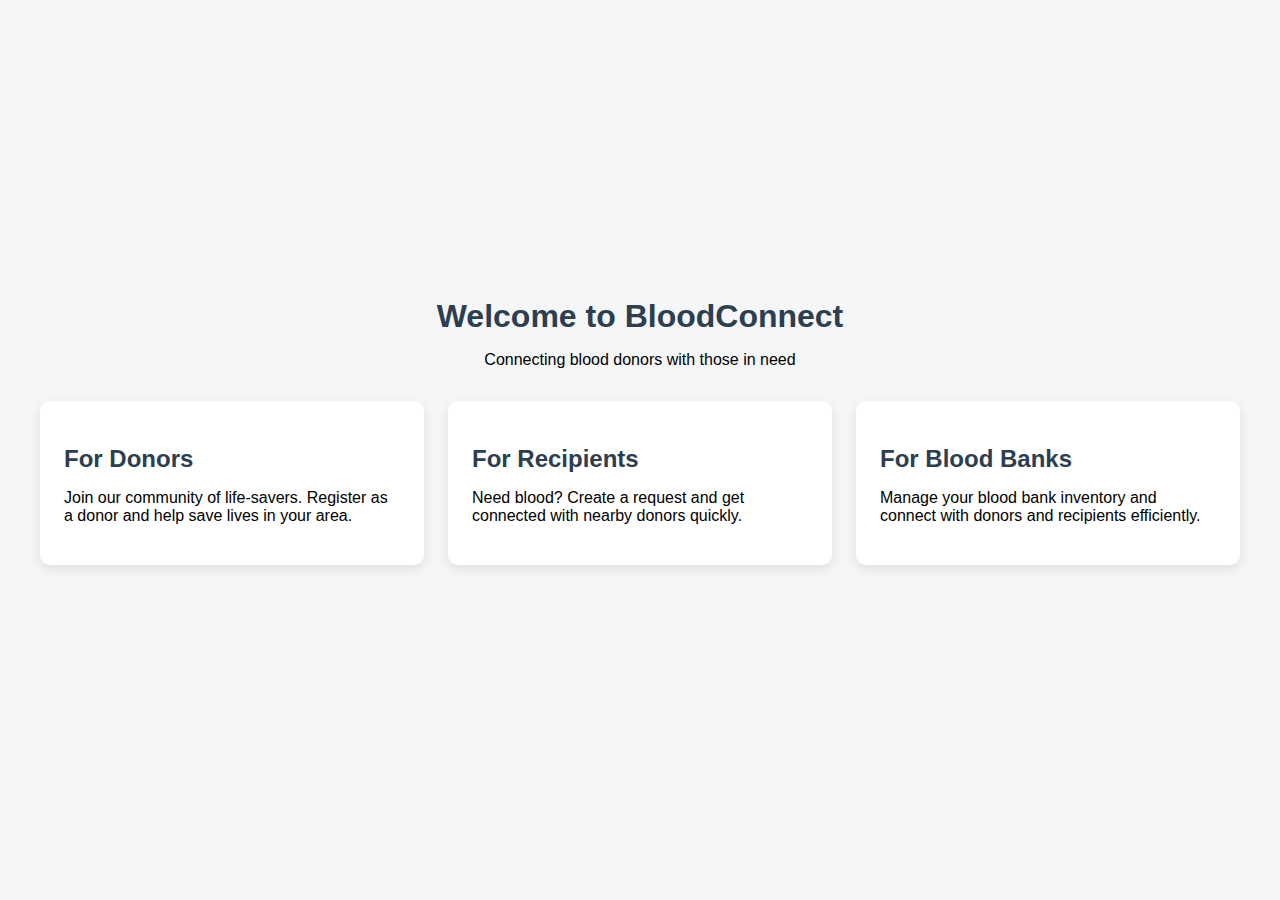
==== templates/index.html @ fb82d779 "first commit" ====
<!DOCTYPE html>
<html lang="en">
<head>
    <meta charset="UTF-8">
    <meta name="viewport" content="width=device-width, initial-scale=1.0">
    <title>BloodConnect - Login</title>
    <style>
        /* Global styles */
        body {
            font-family: Arial, sans-serif;
            margin: 0;
            padding: 0;
            background: #f4f6f8;
        }

        /* Container styles */
        .main-container {
            min-height: 90vh;
            padding: 1rem;
        }

        /* Role selection grid */
        .role-selection {
            display: flex;
            justify-content: center;
            align-items: center;
            min-height: 90vh;
        }

        .dashboard-header {
            text-align: center;
            margin-bottom: 2rem;
        }

        .dashboard-title {
            font-size: 2rem;
            color: #2c3e50;
            margin-bottom: 0.5rem;
        }

        .grid {
            display: grid;
            grid-template-columns: repeat(auto-fit, minmax(300px, 1fr));
            gap: 1.5rem;
            max-width: 1200px;
            margin: 0 auto;
        }

        .card {
            background: white;
            padding: 1.5rem;
            border-radius: 10px;
            box-shadow: 0 4px 12px rgba(0, 0, 0, 0.1);
            transition: transform 0.3s ease, box-shadow 0.3s ease;
            cursor: pointer;
        }

        .card:hover {
            transform: translateY(-5px);
            box-shadow: 0 6px 16px rgba(0, 0, 0, 0.15);
        }

        .card-title {
            font-size: 1.5rem;
            color: #2c3e50;
            margin-bottom: 1rem;
        }

        /* Login form styles */
        .auth-container {
            display: flex;
            justify-content: center;
            align-items: center;
            min-height: 90vh;
            padding: 1rem;
        }

        .auth-card {
            background: white;
            padding: 2rem;
            border-radius: 10px;
            max-width: 400px;
            width: 100%;
            box-shadow: 0 4px 12px rgba(0, 0, 0, 0.1);
        }

        .auth-title {
            text-align: center;
            margin-bottom: 1.5rem;
            font-size: 1.8rem;
            color: #2c3e50;
        }

        .form-group {
            margin-bottom: 1rem;
        }

        .form-label {
            display: block;
            margin-bottom: 0.5rem;
            font-weight: 600;
            color: #34495e;
        }

        .form-input {
            width: 100%;
            padding: 0.6rem 1rem;
            border: 1px solid #ccc;
            border-radius: 6px;
            font-size: 1rem;
            transition: border 0.3s ease;
        }

        .form-input:focus {
            border-color: #007bff;
            outline: none;
        }

        .btn {
            padding: 0.6rem 1.2rem;
            border: none;
            border-radius: 6px;
            font-size: 1rem;
            cursor: pointer;
            transition: background 0.3s ease;
            text-align: center;
            text-decoration: none;
            display: inline-block;
        }

        .btn-primary {
            background-color: #007bff;
            color: white;
        }

        .btn-primary:hover {
            background-color: #0056b3;
        }

        .btn-secondary {
            background-color: #6c757d;
            color: white;
            margin-right: 0.5rem;
        }

        .btn-secondary:hover {
            background-color: #5a6268;
        }

        .full-width {
            width: 100%;
            margin-top: 1rem;
        }

        .auth-links {
            margin-top: 1.5rem;
            text-align: center;
            display: flex;
            flex-direction: column;
            gap: 0.5rem;
        }

        .auth-links a {
            text-decoration: none;
            color: #007bff;
            font-size: 0.95rem;
            transition: color 0.3s ease;
        }

        .auth-links a:hover {
            color: #0056b3;
        }

        .button-group {
            display: flex;
            margin-top: 1rem;
        }

        /* Hidden by default */
        .hidden {
            display: none;
        }
        
        /* Flash messages */
        .flash-message {
            padding: 10px;
            margin-bottom: 15px;
            border-radius: 5px;
            background-color: #f8d7da;
            color: #721c24;
            border: 1px solid #f5c6cb;
        }
    </style>
</head>
<body>
    <div class="main-container">
        <!-- Role Selection View -->
        <div id="roleSelection" class="role-selection">
            <div>
                <div class="dashboard-header">
                    <h1 class="dashboard-title">Welcome to BloodConnect</h1>
                    <p>Connecting blood donors with those in need</p>
                </div>

                <div class="grid">
                    <div class="card" onclick="showLogin('donor')">
                        <h2 class="card-title">For Donors</h2>
                        <p>Join our community of life-savers. Register as a donor and help save lives in your area.</p>
                    </div>

                    <div class="card" onclick="showLogin('recipient')">
                        <h2 class="card-title">For Recipients</h2>
                        <p>Need blood? Create a request and get connected with nearby donors quickly.</p>
                    </div>

                    <div class="card" onclick="showLogin('admin')">
                        <h2 class="card-title">For Blood Banks</h2>
                        <p>Manage your blood bank inventory and connect with donors and recipients efficiently.</p>
                    </div>
                </div>
            </div>
        </div>

        <!-- Unified Login View -->
        <div id="loginView" class="auth-container hidden">
            <div class="auth-card">
                <h2 id="loginTitle" class="auth-title">Login</h2>
                
                <!-- Flash messages container -->
                <div id="flashMessages"></div>
                
                <form action="/login" method="POST" class="auth-form">
                    <input type="hidden" id="roleInput" name="role" value="">
                    
                    <div class="form-group">
                        <label for="email" class="form-label">Email</label>
                        <input type="email" id="email" name="email" class="form-input" required>
                    </div>

                    <div class="form-group">
                        <label for="password" class="form-label">Password</label>
                        <input type="password" id="password" name="password" class="form-input" required>
                    </div>

                    <button type="submit" class="btn btn-primary full-width">Login</button>
                </form>

                <div class="auth-links">
                    <a href="#" id="registerLink" onclick="showRegister()">New User? Register here</a>
                    <a href="/forgot_password">Forgot Password?</a>
                    <a href="#" onclick="showRoleSelection()">Go back to role selection</a>
                </div>
            </div>
        </div>

        <!-- Registration View -->
        <div id="registerView" class="auth-container hidden">
            <div class="auth-card">
                <h2 id="registerTitle" class="auth-title">Register</h2>
                
                <!-- Flash messages container -->
                <div id="registerFlashMessages"></div>
                
                <form action="/register" method="POST" class="auth-form">
                    <input type="hidden" id="registerRoleInput" name="role" value="">
                    
                    <div class="form-group">
                        <label for="name" class="form-label">Full Name</label>
                        <input type="text" id="name" name="name" class="form-input" required>
                    </div>

                    <div class="form-group">
                        <label for="email" class="form-label">Email</label>
                        <input type="email" id="registerEmail" name="email" class="form-input" required>
                    </div>

                    <div class="form-group">
                        <label for="password" class="form-label">Password</label>
                        <input type="password" id="registerPassword" name="password" class="form-input" required>
                    </div>

                    <div class="form-group">
                        <label for="blood_type" class="form-label">Blood Type</label>
                        <select id="blood_type" name="blood_type" class="form-input" required>
                            <option value="">Select Blood Type</option>
                            <option value="A+">A+</option>
                            <option value="A-">A-</option>
                            <option value="B+">B+</option>
                            <option value="B-">B-</option>
                            <option value="AB+">AB+</option>
                            <option value="AB-">AB-</option>
                            <option value="O+">O+</option>
                            <option value="O-">O-</option>
                        </select>
                    </div>

                    <button type="submit" class="btn btn-primary full-width">Register</button>
                </form>

                <div class="auth-links">
                    <a href="#" id="loginLink" onclick="showLogin()">Already have an account? Login</a>
                    <a href="#" onclick="showRoleSelection()">Go back to role selection</a>
                </div>
            </div>
        </div>
    </div>

    <script>
        // Current user role
        let currentRole = '';

        // Function to show role selection
        function showRoleSelection() {
            document.getElementById('roleSelection').classList.remove('hidden');
            document.getElementById('loginView').classList.add('hidden');
            document.getElementById('registerView').classList.add('hidden');
        }

        // Function to show login for specific role
        function showLogin(role) {
            if (role) {
                currentRole = role;
                document.getElementById('roleInput').value = role;
                
                // Update the login title based on role
                const loginTitle = document.getElementById('loginTitle');
                const roleName = role.charAt(0).toUpperCase() + role.slice(1);
                loginTitle.textContent = roleName + ' Login';
            }
            
            document.getElementById('roleSelection').classList.add('hidden');
            document.getElementById('registerView').classList.add('hidden');
            document.getElementById('loginView').classList.remove('hidden');
        }

        // Function to show registration for specific role
        function showRegister() {
            document.getElementById('registerRoleInput').value = currentRole;
            
            // Update register title
            const registerTitle = document.getElementById('registerTitle');
            const roleName = currentRole.charAt(0).toUpperCase() + currentRole.slice(1);
            registerTitle.textContent = 'Register as ' + roleName;
            
            document.getElementById('roleSelection').classList.add('hidden');
            document.getElementById('loginView').classList.add('hidden');
            document.getElementById('registerView').classList.remove('hidden');
        }
        
        // Function to display flash messages
        function showFlashMessage(message, container) {
            const flashDiv = document.createElement('div');
            flashDiv.className = 'flash-message';
            flashDiv.textContent = message;
            document.getElementById(container).appendChild(flashDiv);
            
            // Auto-remove after 5 seconds
            setTimeout(() => {
                flashDiv.remove();
            }, 5000);
        }

        // Function to check URL parameters for errors
        function checkUrlForErrors() {
            const urlParams = new URLSearchParams(window.location.search);
            if (urlParams.has('error')) {
                showFlashMessage(urlParams.get('error'), 'flashMessages');
            }
            
            // Check for role parameter to pre-select role
            if (urlParams.has('role')) {
                currentRole = urlParams.get('role');
                showLogin(currentRole);
            }
        }

        // Initialize the page
        document.addEventListener('DOMContentLoaded', function() {
            showRoleSelection();
            checkUrlForErrors();
            
            // Check for hash in URL to determine view
            if (window.location.hash === '#login') {
                showLogin(currentRole || 'donor');
            } else if (window.location.hash === '#register') {
                currentRole = currentRole || 'donor';
                showRegister();
            }
        });
    </script>
</body>
</html>
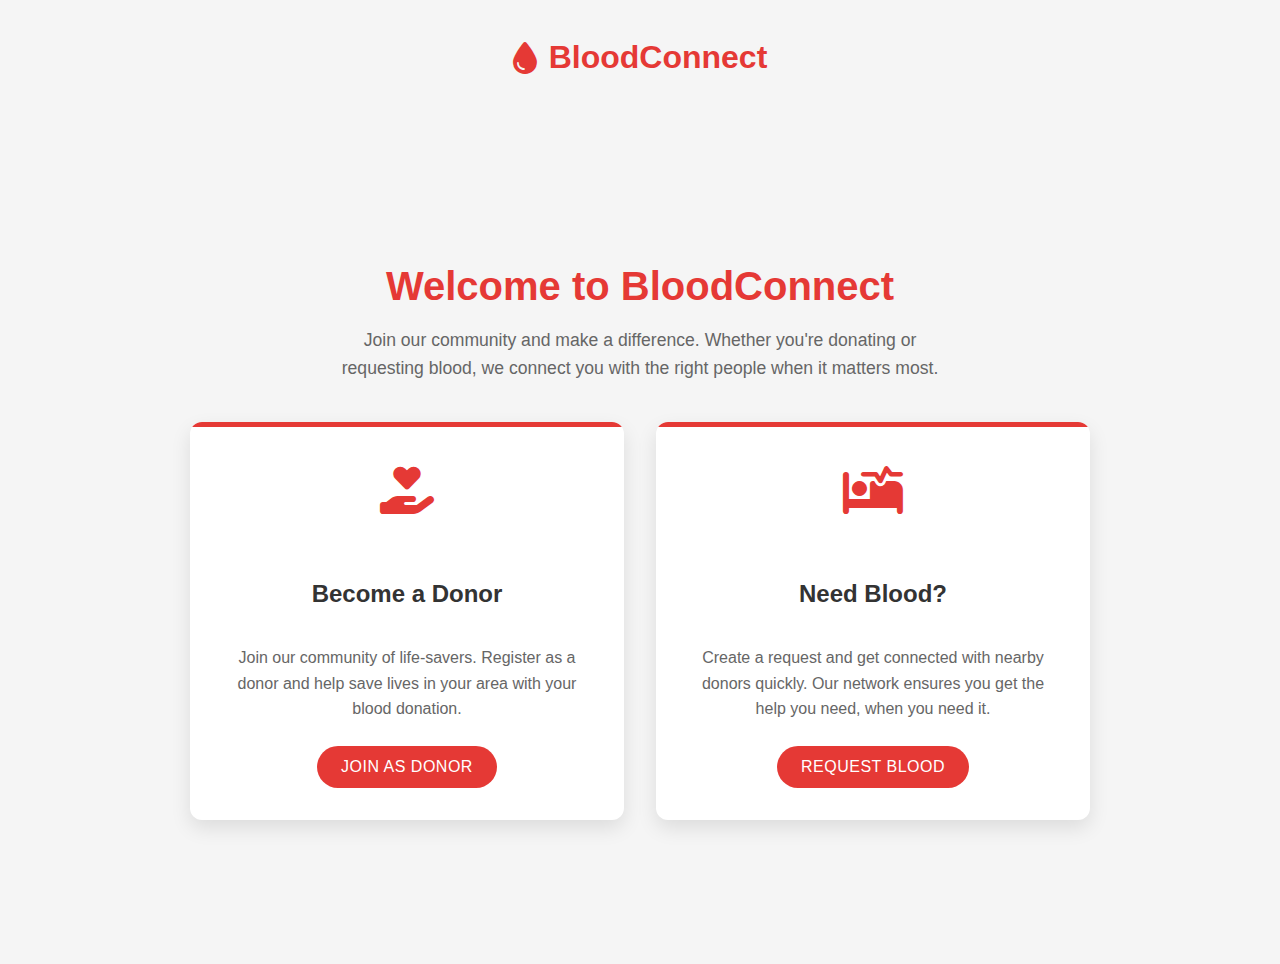
==== commit d532048e: "2nd one" ====
--- a/templates/index.html
+++ b/templates/index.html
@@ -4,19 +4,59 @@
     <meta charset="UTF-8">
     <meta name="viewport" content="width=device-width, initial-scale=1.0">
     <title>BloodConnect - Login</title>
+    <link rel="stylesheet" href="https://cdnjs.cloudflare.com/ajax/libs/font-awesome/6.4.0/css/all.min.css">
     <style>
-        /* Global styles */
+        /* Modern UI styles */
+        :root {
+            --primary: #e53935;
+            --primary-dark: #c62828;
+            --primary-light: #ffcdd2;
+            --secondary: #2196f3;
+            --secondary-dark: #1976d2;
+            --text-primary: #333;
+            --text-secondary: #666;
+            --background: #f5f5f5;
+            --card-bg: #ffffff;
+            --border-radius: 12px;
+            --box-shadow: 0 8px 20px rgba(0, 0, 0, 0.1);
+            --transition: all 0.3s ease;
+        }
+
         body {
-            font-family: Arial, sans-serif;
+            font-family: 'Segoe UI', Roboto, 'Helvetica Neue', Arial, sans-serif;
             margin: 0;
             padding: 0;
-            background: #f4f6f8;
+            background: var(--background);
+            color: var(--text-primary);
+            line-height: 1.6;
         }
 
         /* Container styles */
         .main-container {
-            min-height: 90vh;
-            padding: 1rem;
+            padding: 2rem;
+            display: flex;
+            flex-direction: column;
+            min-height: 100vh;
+        }
+
+        /* Header with logo */
+        .app-header {
+            display: flex;
+            align-items: center;
+            justify-content: center;
+            margin-bottom: 2rem;
+        }
+
+        .logo {
+            font-size: 2rem;
+            color: var(--primary);
+            font-weight: bold;
+            display: flex;
+            align-items: center;
+        }
+
+        .logo i {
+            margin-right: 0.75rem;
         }
 
         /* Role selection grid */
@@ -24,156 +64,273 @@
             display: flex;
             justify-content: center;
             align-items: center;
-            min-height: 90vh;
+            flex-grow: 1;
+            padding: 1rem 0;
         }
 
         .dashboard-header {
             text-align: center;
-            margin-bottom: 2rem;
+            margin-bottom: 2.5rem;
         }
 
         .dashboard-title {
-            font-size: 2rem;
-            color: #2c3e50;
+            font-size: 2.25rem;
+            color: var(--primary);
             margin-bottom: 0.5rem;
+            font-weight: 600;
+        }
+
+        .dashboard-subtitle {
+            font-size: 1.1rem;
+            color: var(--text-secondary);
+            max-width: 600px;
+            margin: 0 auto;
         }
 
         .grid {
             display: grid;
-            grid-template-columns: repeat(auto-fit, minmax(300px, 1fr));
+            grid-template-columns: 1fr;
             gap: 1.5rem;
-            max-width: 1200px;
+            width: 100%;
+            max-width: 900px;
             margin: 0 auto;
         }
 
         .card {
-            background: white;
-            padding: 1.5rem;
-            border-radius: 10px;
-            box-shadow: 0 4px 12px rgba(0, 0, 0, 0.1);
-            transition: transform 0.3s ease, box-shadow 0.3s ease;
+            background: var(--card-bg);
+            padding: 2rem;
+            border-radius: var(--border-radius);
+            box-shadow: var(--box-shadow);
+            transition: var(--transition);
             cursor: pointer;
+            display: flex;
+            flex-direction: column;
+            align-items: center;
+            text-align: center;
+            position: relative;
+            overflow: hidden;
         }
 
         .card:hover {
             transform: translateY(-5px);
-            box-shadow: 0 6px 16px rgba(0, 0, 0, 0.15);
+            box-shadow: 0 15px 30px rgba(0, 0, 0, 0.15);
+        }
+
+        .card::before {
+            content: '';
+            position: absolute;
+            top: 0;
+            left: 0;
+            right: 0;
+            height: 5px;
+            background: var(--primary);
+            border-radius: var(--border-radius) var(--border-radius) 0 0;
+        }
+
+        .card-icon {
+            font-size: 3rem;
+            color: var(--primary);
+            margin-bottom: 1.5rem;
         }
 
         .card-title {
             font-size: 1.5rem;
-            color: #2c3e50;
+            color: var(--text-primary);
             margin-bottom: 1rem;
-        }
-
-        /* Login form styles */
+            font-weight: 600;
+        }
+
+        .card-text {
+            color: var(--text-secondary);
+            margin-bottom: 1.5rem;
+        }
+
+        .card-btn {
+            background-color: var(--primary);
+            color: white;
+            padding: 0.75rem 1.5rem;
+            border: none;
+            border-radius: 50px;
+            font-size: 1rem;
+            cursor: pointer;
+            transition: var(--transition);
+            text-transform: uppercase;
+            font-weight: 500;
+            letter-spacing: 0.5px;
+        }
+
+        .card-btn:hover {
+            background-color: var(--primary-dark);
+        }
+
+        /* Auth container styles */
         .auth-container {
             display: flex;
             justify-content: center;
             align-items: center;
-            min-height: 90vh;
-            padding: 1rem;
+            flex-grow: 1;
+            padding: 1rem 0;
         }
 
         .auth-card {
-            background: white;
-            padding: 2rem;
-            border-radius: 10px;
-            max-width: 400px;
+            background: var(--card-bg);
+            padding: 2.5rem;
+            border-radius: var(--border-radius);
             width: 100%;
-            box-shadow: 0 4px 12px rgba(0, 0, 0, 0.1);
+            max-width: 450px;
+            box-shadow: var(--box-shadow);
+            position: relative;
+        }
+
+        .auth-card::before {
+            content: '';
+            position: absolute;
+            top: 0;
+            left: 0;
+            right: 0;
+            height: 5px;
+            background: var(--primary);
+            border-radius: var(--border-radius) var(--border-radius) 0 0;
+        }
+
+        .auth-back {
+            position: absolute;
+            top: 1.5rem;
+            left: 1.5rem;
+            color: var(--text-secondary);
+            font-size: 1.5rem;
+            cursor: pointer;
+            transition: var(--transition);
+        }
+
+        .auth-back:hover {
+            color: var(--primary);
         }
 
         .auth-title {
             text-align: center;
+            margin-bottom: 2rem;
+            font-size: 1.8rem;
+            color: var(--primary);
+            font-weight: 600;
+        }
+
+        .form-group {
             margin-bottom: 1.5rem;
-            font-size: 1.8rem;
-            color: #2c3e50;
-        }
-
-        .form-group {
-            margin-bottom: 1rem;
+            position: relative;
         }
 
         .form-label {
             display: block;
-            margin-bottom: 0.5rem;
-            font-weight: 600;
-            color: #34495e;
+            margin-bottom: 0.75rem;
+            font-weight: 500;
+            color: var(--text-primary);
         }
 
         .form-input {
             width: 100%;
-            padding: 0.6rem 1rem;
-            border: 1px solid #ccc;
-            border-radius: 6px;
+            padding: 1rem;
+            padding-left: 3rem;
+            border: 1px solid #e0e0e0;
+            border-radius: 8px;
             font-size: 1rem;
-            transition: border 0.3s ease;
+            transition: var(--transition);
+            box-sizing: border-box;
+            color: var(--text-primary);
         }
 
         .form-input:focus {
-            border-color: #007bff;
+            border-color: var(--primary);
             outline: none;
+            box-shadow: 0 0 0 3px var(--primary-light);
+        }
+
+        .input-icon {
+            position: absolute;
+            top: 2.75rem;
+            left: 1rem;
+            color: var(--text-secondary);
         }
 
         .btn {
-            padding: 0.6rem 1.2rem;
+            padding: 1rem;
             border: none;
-            border-radius: 6px;
+            border-radius: 8px;
             font-size: 1rem;
             cursor: pointer;
-            transition: background 0.3s ease;
+            transition: var(--transition);
             text-align: center;
             text-decoration: none;
             display: inline-block;
+            font-weight: 600;
+            text-transform: uppercase;
+            letter-spacing: 0.5px;
         }
 
         .btn-primary {
-            background-color: #007bff;
+            background-color: var(--primary);
             color: white;
         }
 
         .btn-primary:hover {
-            background-color: #0056b3;
+            background-color: var(--primary-dark);
         }
 
         .btn-secondary {
-            background-color: #6c757d;
+            background-color: var(--secondary);
             color: white;
-            margin-right: 0.5rem;
         }
 
         .btn-secondary:hover {
-            background-color: #5a6268;
+            background-color: var(--secondary-dark);
         }
 
         .full-width {
             width: 100%;
-            margin-top: 1rem;
+            margin-top: 1.5rem;
         }
 
         .auth-links {
-            margin-top: 1.5rem;
+            margin-top: 2rem;
             text-align: center;
             display: flex;
             flex-direction: column;
-            gap: 0.5rem;
+            gap: 1rem;
         }
 
         .auth-links a {
             text-decoration: none;
-            color: #007bff;
-            font-size: 0.95rem;
-            transition: color 0.3s ease;
+            color: var(--secondary);
+            font-size: 1rem;
+            transition: var(--transition);
         }
 
         .auth-links a:hover {
-            color: #0056b3;
-        }
-
-        .button-group {
-            display: flex;
-            margin-top: 1rem;
+            color: var(--secondary-dark);
+            text-decoration: underline;
+        }
+
+        /* Divider */
+        .divider {
+            display: flex;
+            align-items: center;
+            margin: 1.5rem 0;
+            color: var(--text-secondary);
+        }
+
+        .divider::before,
+        .divider::after {
+            content: '';
+            flex: 1;
+            border-bottom: 1px solid #e0e0e0;
+        }
+
+        .divider::before {
+            margin-right: 1rem;
+        }
+
+        .divider::after {
+            margin-left: 1rem;
         }
 
         /* Hidden by default */
@@ -183,39 +340,77 @@
         
         /* Flash messages */
         .flash-message {
-            padding: 10px;
-            margin-bottom: 15px;
-            border-radius: 5px;
+            padding: 1rem;
+            margin-bottom: 1.5rem;
+            border-radius: 8px;
             background-color: #f8d7da;
             color: #721c24;
-            border: 1px solid #f5c6cb;
+            border-left: 4px solid #f5c6cb;
+            display: flex;
+            align-items: center;
+        }
+        
+        .flash-message i {
+            margin-right: 0.75rem;
+            font-size: 1.25rem;
+        }
+        
+        /* Media queries for larger screens */
+        @media (min-width: 768px) {
+            .grid {
+                grid-template-columns: repeat(2, 1fr);
+                gap: 2rem;
+            }
+            
+            .dashboard-title {
+                font-size: 2.5rem;
+            }
+            
+            .auth-card {
+                padding: 3rem;
+            }
+            
+            .auth-title {
+                font-size: 2rem;
+            }
         }
     </style>
 </head>
 <body>
     <div class="main-container">
+        <!-- Header -->
+        <div class="app-header">
+            <div class="logo">
+                <i class="fas fa-tint"></i>
+                <span>BloodConnect</span>
+            </div>
+        </div>
+
         <!-- Role Selection View -->
         <div id="roleSelection" class="role-selection">
             <div>
                 <div class="dashboard-header">
                     <h1 class="dashboard-title">Welcome to BloodConnect</h1>
-                    <p>Connecting blood donors with those in need</p>
+                    <p class="dashboard-subtitle">Join our community and make a difference. Whether you're donating or requesting blood, we connect you with the right people when it matters most.</p>
                 </div>
 
                 <div class="grid">
                     <div class="card" onclick="showLogin('donor')">
-                        <h2 class="card-title">For Donors</h2>
-                        <p>Join our community of life-savers. Register as a donor and help save lives in your area.</p>
+                        <div class="card-icon">
+                            <i class="fas fa-hand-holding-heart"></i>
+                        </div>
+                        <h2 class="card-title">Become a Donor</h2>
+                        <p class="card-text">Join our community of life-savers. Register as a donor and help save lives in your area with your blood donation.</p>
+                        <button class="card-btn">Join as Donor</button>
                     </div>
 
                     <div class="card" onclick="showLogin('recipient')">
-                        <h2 class="card-title">For Recipients</h2>
-                        <p>Need blood? Create a request and get connected with nearby donors quickly.</p>
-                    </div>
-
-                    <div class="card" onclick="showLogin('admin')">
-                        <h2 class="card-title">For Blood Banks</h2>
-                        <p>Manage your blood bank inventory and connect with donors and recipients efficiently.</p>
+                        <div class="card-icon">
+                            <i class="fas fa-procedures"></i>
+                        </div>
+                        <h2 class="card-title">Need Blood?</h2>
+                        <p class="card-text">Create a request and get connected with nearby donors quickly. Our network ensures you get the help you need, when you need it.</p>
+                        <button class="card-btn">Request Blood</button>
                     </div>
                 </div>
             </div>
@@ -224,6 +419,7 @@
         <!-- Unified Login View -->
         <div id="loginView" class="auth-container hidden">
             <div class="auth-card">
+                <i class="fas fa-arrow-left auth-back" onclick="showRoleSelection()"></i>
                 <h2 id="loginTitle" class="auth-title">Login</h2>
                 
                 <!-- Flash messages container -->
@@ -234,21 +430,28 @@
                     
                     <div class="form-group">
                         <label for="email" class="form-label">Email</label>
-                        <input type="email" id="email" name="email" class="form-input" required>
+                        <i class="fas fa-envelope input-icon"></i>
+                        <input type="email" id="email" name="email" class="form-input" placeholder="Enter your email" required>
                     </div>
 
                     <div class="form-group">
                         <label for="password" class="form-label">Password</label>
-                        <input type="password" id="password" name="password" class="form-input" required>
+                        <i class="fas fa-lock input-icon"></i>
+                        <input type="password" id="password" name="password" class="form-input" placeholder="Enter your password" required>
                     </div>
 
                     <button type="submit" class="btn btn-primary full-width">Login</button>
                 </form>
 
+                <div class="divider">OR</div>
+
                 <div class="auth-links">
-                    <a href="#" id="registerLink" onclick="showRegister()">New User? Register here</a>
-                    <a href="/forgot_password">Forgot Password?</a>
-                    <a href="#" onclick="showRoleSelection()">Go back to role selection</a>
+                    <a href="#" id="registerLink" onclick="showRegister()">
+                        <i class="fas fa-user-plus"></i> New User? Register here
+                    </a>
+                    <a href="/forgot_password">
+                        <i class="fas fa-key"></i> Forgot Password?
+                    </a>
                 </div>
             </div>
         </div>
@@ -256,6 +459,7 @@
         <!-- Registration View -->
         <div id="registerView" class="auth-container hidden">
             <div class="auth-card">
+                <i class="fas fa-arrow-left auth-back" onclick="showLogin()"></i>
                 <h2 id="registerTitle" class="auth-title">Register</h2>
                 
                 <!-- Flash messages container -->
@@ -266,21 +470,25 @@
                     
                     <div class="form-group">
                         <label for="name" class="form-label">Full Name</label>
-                        <input type="text" id="name" name="name" class="form-input" required>
+                        <i class="fas fa-user input-icon"></i>
+                        <input type="text" id="name" name="name" class="form-input" placeholder="Enter your full name" required>
                     </div>
 
                     <div class="form-group">
-                        <label for="email" class="form-label">Email</label>
-                        <input type="email" id="registerEmail" name="email" class="form-input" required>
+                        <label for="registerEmail" class="form-label">Email</label>
+                        <i class="fas fa-envelope input-icon"></i>
+                        <input type="email" id="registerEmail" name="email" class="form-input" placeholder="Enter your email" required>
                     </div>
 
                     <div class="form-group">
-                        <label for="password" class="form-label">Password</label>
-                        <input type="password" id="registerPassword" name="password" class="form-input" required>
+                        <label for="registerPassword" class="form-label">Password</label>
+                        <i class="fas fa-lock input-icon"></i>
+                        <input type="password" id="registerPassword" name="password" class="form-input" placeholder="Create a password" required>
                     </div>
 
                     <div class="form-group">
                         <label for="blood_type" class="form-label">Blood Type</label>
+                        <i class="fas fa-tint input-icon"></i>
                         <select id="blood_type" name="blood_type" class="form-input" required>
                             <option value="">Select Blood Type</option>
                             <option value="A+">A+</option>
@@ -297,9 +505,12 @@
                     <button type="submit" class="btn btn-primary full-width">Register</button>
                 </form>
 
+                <div class="divider">OR</div>
+
                 <div class="auth-links">
-                    <a href="#" id="loginLink" onclick="showLogin()">Already have an account? Login</a>
-                    <a href="#" onclick="showRoleSelection()">Go back to role selection</a>
+                    <a href="#" id="loginLink" onclick="showLogin()">
+                        <i class="fas fa-sign-in-alt"></i> Already have an account? Login
+                    </a>
                 </div>
             </div>
         </div>
@@ -324,8 +535,17 @@
                 
                 // Update the login title based on role
                 const loginTitle = document.getElementById('loginTitle');
-                const roleName = role.charAt(0).toUpperCase() + role.slice(1);
-                loginTitle.textContent = roleName + ' Login';
+                let titleText = '';
+                
+                if (role === 'donor') {
+                    titleText = 'Donor Login';
+                } else if (role === 'recipient') {
+                    titleText = 'Recipient Login';
+                } else {
+                    titleText = 'Login';
+                }
+                
+                loginTitle.textContent = titleText;
             }
             
             document.getElementById('roleSelection').classList.add('hidden');
@@ -339,8 +559,17 @@
             
             // Update register title
             const registerTitle = document.getElementById('registerTitle');
-            const roleName = currentRole.charAt(0).toUpperCase() + currentRole.slice(1);
-            registerTitle.textContent = 'Register as ' + roleName;
+            let titleText = '';
+            
+            if (currentRole === 'donor') {
+                titleText = 'Register as Donor';
+            } else if (currentRole === 'recipient') {
+                titleText = 'Register as Recipient';
+            } else {
+                titleText = 'Register';
+            }
+            
+            registerTitle.textContent = titleText;
             
             document.getElementById('roleSelection').classList.add('hidden');
             document.getElementById('loginView').classList.add('hidden');
@@ -351,7 +580,14 @@
         function showFlashMessage(message, container) {
             const flashDiv = document.createElement('div');
             flashDiv.className = 'flash-message';
-            flashDiv.textContent = message;
+            
+            const icon = document.createElement('i');
+            icon.className = 'fas fa-exclamation-circle';
+            flashDiv.appendChild(icon);
+            
+            const textNode = document.createTextNode(message);
+            flashDiv.appendChild(textNode);
+            
             document.getElementById(container).appendChild(flashDiv);
             
             // Auto-remove after 5 seconds
